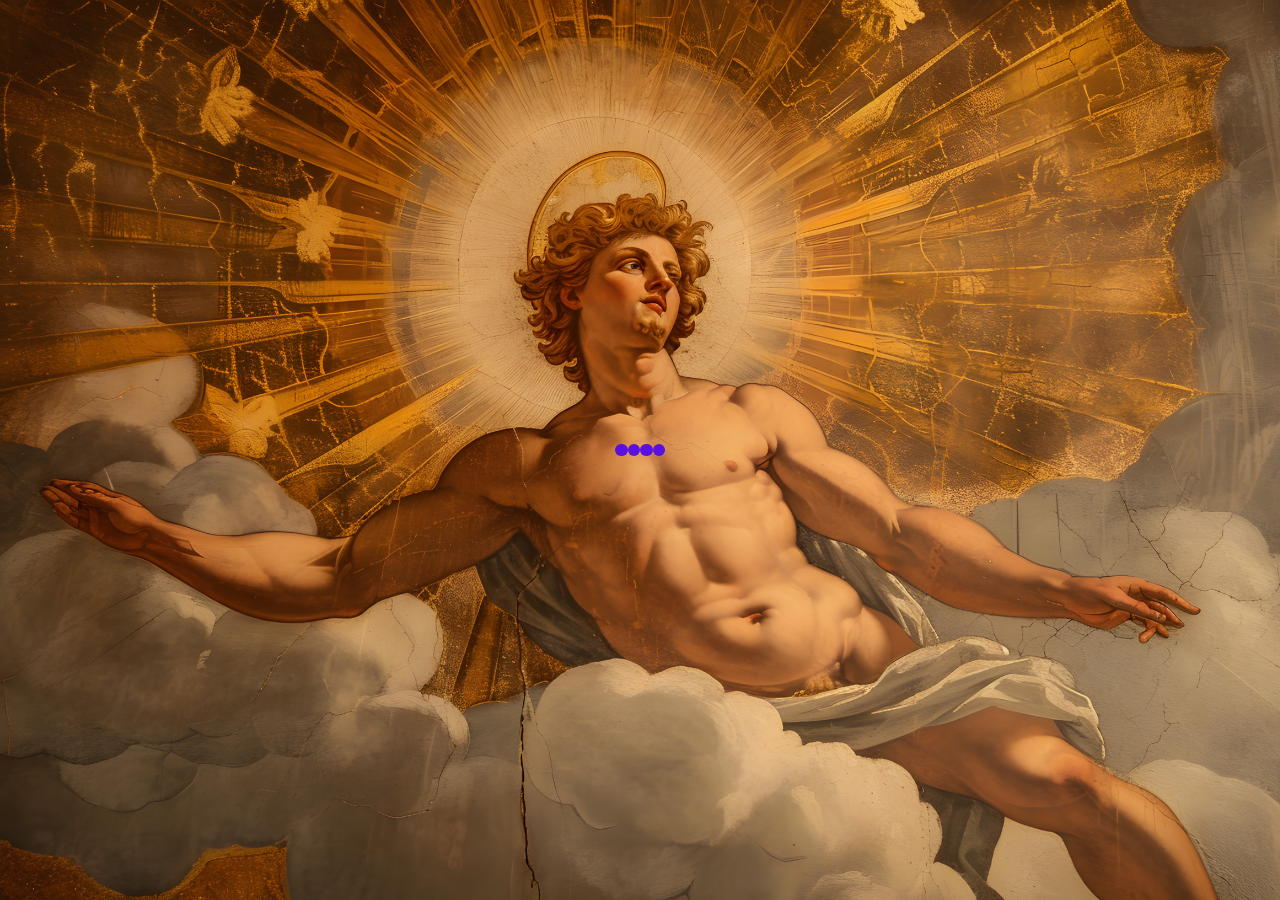
==== A.html @ 5dd3509f "new finalizaton pages!" ====
<!DOCTYPE html>
<html lang="pt-BR">
<head>
    <meta charset="UTF-8">
    <meta name="viewport" content="width=device-width, initial-scale=1.0">
    <title>Loading Screen</title>
    <link rel="stylesheet" href="styleA.css">
</head>
<body>
    <div id="loading" class="newtons-cradle">
        <div class="newtons-cradle__dot"></div>
        <div class="newtons-cradle__dot"></div>
        <div class="newtons-cradle__dot"></div>
        <div class="newtons-cradle__dot"></div>
    </div>
    <div id="content" style="display: none;">
        <!-- Conteúdo da sua página -->
        <header>
            <h1>Esta tudo pronto!</h1>
            <p>Role abaixo e veja seu resultado</p> 

        </header>  
        <div class="container">
            <h3>Que bom!</h3>
            <p>Seus resultados parecem muito bons, mas gostariamos de falar algo para você! <br>
            Não se deixe enganar por estar tudo bem, muitas vezes paramos de cuidar de nós mesmos e é nessas ocasiões que o pior acontece!</p>

            <p>Não podemos parar de cuidar de nossa saúde mental, este é o nosso bem psicológico mais importante! <br>
            Qualquer deslize se torna algo não gostariamos de lidar, então para podermos ajudar separamos algumas dicas.</p>

            <h3>Dicas</h3>
            <p>Evite situações de estresse extremo, procure sempre estar de bem consigo mesmo!</p>
            <p>Aprenda a dizer não para as coisas!</p>
            <p>Aprenda a lidar com seus sentimentos e como controlá-los.</p>
            <p>Quando alguém brigar com você, pense antes de responder.</p>
            <p>Evite fazer promessas e compromissos quando você está muito triste ou feliz.</p>
            <p>Antes de responder qualquer coisa, pense e reflita se realmente você está calmo para isso.</p>

            <h3>Em conclusão</h3>
            <p>Em sumo, você está bem e não será necessário uma visita à um profissional.</p>
            <p>Mas não deixe de cuidar de sua saúde mental, somos oque pensamos e oque pensamos nós somos!</p>
            <p>Agradecemos o uso do site, e sempre se lembre:</p>
            <h4>Você nunca estará sozinho!</h4>
        </div>
    </div>
    <script src="script.js"></script>
</body>
<script>
    window.addEventListener('load', function() {
    setTimeout(function() {
        document.getElementById('loading').style.display = 'none';
        document.getElementById('content').style.display = 'block';
    }, 7000);
});

</script>
</html>
---- styleA.css ----
body {
    background: url(pics/sun-god-depicted-as-powerful-man-renaissance-setting.jpg) no-repeat;
    background-size: cover;
}

.newtons-cradle {
    --uib-size: 50px;
    --uib-speed: 1.2s;
    --uib-color: #5910e0;
    position: relative;
    display: flex;
    align-items: center;
    justify-content: center;
    width: var(--uib-size);
    height: var(--uib-size);
   }
   
   .newtons-cradle__dot {
    position: relative;
    display: flex;
    align-items: center;
    height: 100%;
    width: 25%;
    transform-origin: center top;
   }
   
   .newtons-cradle__dot::after {
    content: '';
    display: block;
    width: 100%;
    height: 25%;
    border-radius: 50%;
    background-color: var(--uib-color);
   }
   
   .newtons-cradle__dot:first-child {
    animation: swing var(--uib-speed) linear infinite;
   }
   
   .newtons-cradle__dot:last-child {
    animation: swing2 var(--uib-speed) linear infinite;
   }
   
   @keyframes swing {
    0% {
     transform: rotate(0deg);
     animation-timing-function: ease-out;
    }
   
    25% {
     transform: rotate(70deg);
     animation-timing-function: ease-in;
    }
   
    50% {
     transform: rotate(0deg);
     animation-timing-function: linear;
    }
   }
   
   @keyframes swing2 {
    0% {
     transform: rotate(0deg);
     animation-timing-function: linear;
    }
   
    50% {
     transform: rotate(0deg);
     animation-timing-function: ease-out;
    }
   
    75% {
     transform: rotate(-70deg);
     animation-timing-function: ease-in;
    }
   }
   
   body, html {
       margin: 0;
       padding: 0;
       width: 100%;
       height: 100%;
       display: flex;
       justify-content: center;
       align-items: center;
       background-color: #f3f3f3;
   }
   /* Aqui acaba a tela de carregamento */

   /* Aqui para baixo, somente efeito paralaxe */
#content {
    display: none;
    color: white;    
}

html{
    height: 100%;
    overflow: hidden;
}
body{
    color: #fff;
    margin: 0;
    padding: 0;
    perspective: 1px;
    transform-style: preserve-3d;
    height: 100%;
    overflow-y: scroll;
    overflow-x: hidden;
    font-family: "Luna";
    
}

header{
    box-sizing: border-box;
    min-height: 100vh;
    padding: 30vw 0 5vw;
    position: relative;
    transform-style: inherit;
    width: 100vw;
}
header, header:before{
    background: 50% 50% / cover;
}
header::before{
    bottom: 0;
    content: "";
    left: 0;
    position: absolute;
    right: 0;
    top: 0;
    display: block;
    background-image: url(1.jpg);
    background-size: cover;
    transform-origin: center center 0;
    transform: translateZ(1px) scale(2);
    min-height: 100vh;
}

header * { 
    font-weight: normal;
    letter-spacing: 0.2em;
    text-align: center;
    margin: 0;
    padding: 1em 0;
}

.container {
    position: relative;
    justify-content: center;
    align-items: center;
    text-align: center;
    top: 100vh;
    background: black;
    font-weight: lighter;
    padding: 40px;
    color: grey;
    font-size: 20px;
}
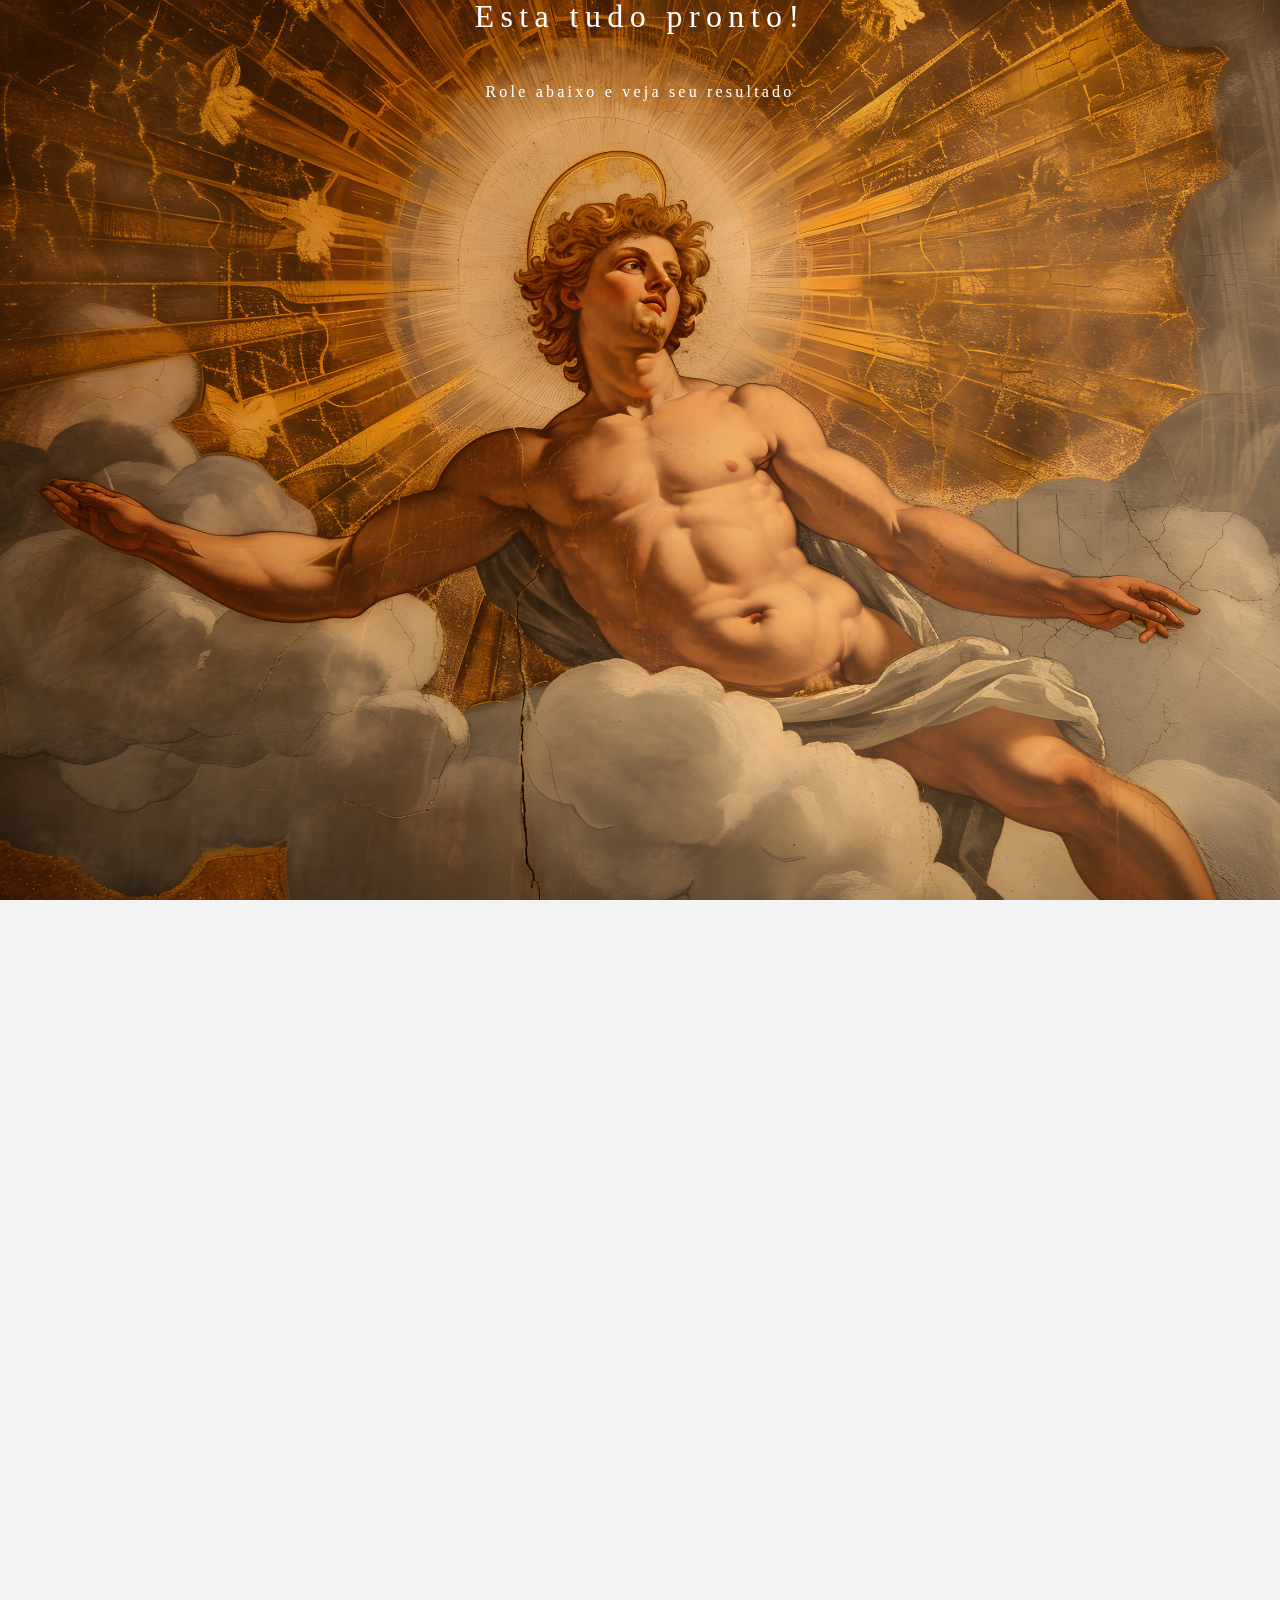
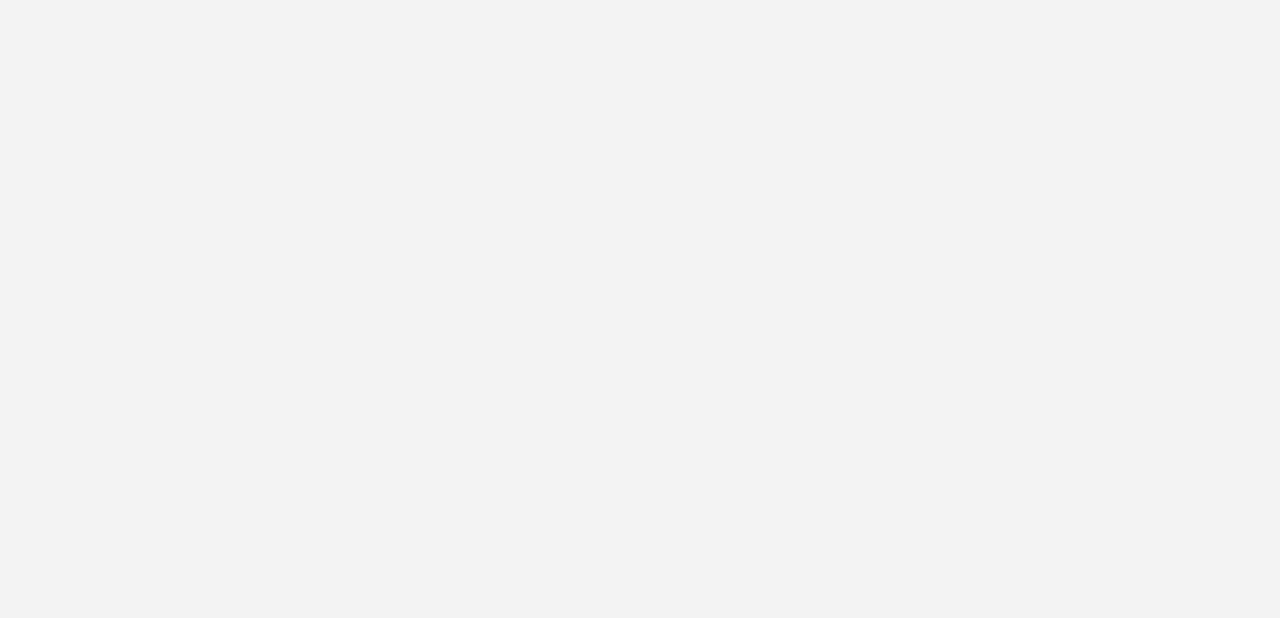
==== commit 4092914d: "ui fixes" ====
--- a/A.html
+++ b/A.html
@@ -50,7 +50,7 @@
     setTimeout(function() {
         document.getElementById('loading').style.display = 'none';
         document.getElementById('content').style.display = 'block';
-    }, 7000);
+    }, 500);
 });
 
 </script>
--- a/styleA.css
+++ b/styleA.css
@@ -155,4 +155,23 @@
     padding: 40px;
     color: grey;
     font-size: 20px;
+    right: 100px;
+}
+
+@media screen and (max-width: 930px) {
+    .container {
+        display: flex;
+        flex-direction: column;
+        justify-content: center;
+        align-items: center;
+        text-align: center;
+        left: auto;
+        right: 0%;
+    }
+    .header {
+        display: flex;
+        justify-content: center;
+        align-items: center;
+        text-align: column;
+    }
 }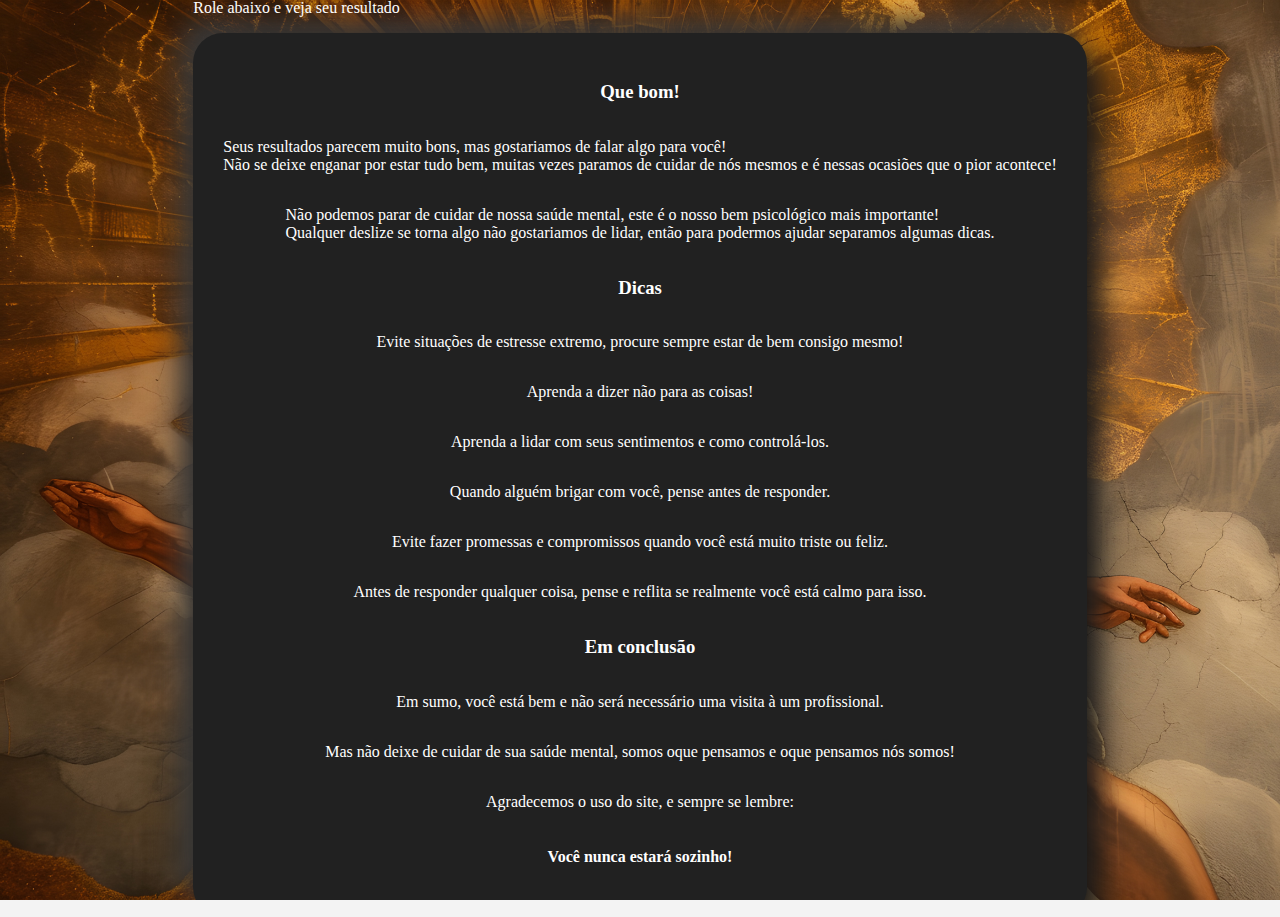
==== commit e9e4b2aa: "new page, some few changes and versioning" ====
--- a/A.html
+++ b/A.html
@@ -16,7 +16,6 @@
     <div id="content" style="display: none;">
         <!-- Conteúdo da sua página -->
         <header>
-            <h1>Esta tudo pronto!</h1>
             <p>Role abaixo e veja seu resultado</p> 
 
         </header>  
--- a/styleA.css
+++ b/styleA.css
@@ -92,86 +92,72 @@
     display: none;
     color: white;    
 }
-
-html{
+html {
+    margin: 0;
+    padding: 0;
+    width: 100%;
     height: 100%;
     overflow: hidden;
 }
-body{
-    color: #fff;
-    margin: 0;
-    padding: 0;
+
+body {
+    display: flex;
+    justify-content: center;
+    align-items: center;
+    flex-direction: column;
     perspective: 1px;
     transform-style: preserve-3d;
-    height: 100%;
+    overflow-x: hidden;
     overflow-y: scroll;
-    overflow-x: hidden;
-    font-family: "Luna";
-    
 }
-
-header{
-    box-sizing: border-box;
-    min-height: 100vh;
-    padding: 30vw 0 5vw;
-    position: relative;
-    transform-style: inherit;
-    width: 100vw;
-}
-header, header:before{
-    background: 50% 50% / cover;
-}
-header::before{
-    bottom: 0;
-    content: "";
-    left: 0;
-    position: absolute;
-    right: 0;
-    top: 0;
-    display: block;
-    background-image: url(1.jpg);
-    background-size: cover;
-    transform-origin: center center 0;
-    transform: translateZ(1px) scale(2);
-    min-height: 100vh;
-}
-
-header * { 
-    font-weight: normal;
-    letter-spacing: 0.2em;
-    text-align: center;
-    margin: 0;
-    padding: 1em 0;
+.header {
+    overflow: hidden;
 }
 
 .container {
-    position: relative;
+    background-color: black;
+    padding: 30px;
+    border-radius: 30px;
+    flex-direction: column;
+    background: #212121;
+    box-shadow: 15px 15px 30px rgb(25, 25, 25),
+                -15px -15px 30px rgb(60, 60, 60);
+    display: flex;
+    align-items: center;
     justify-content: center;
-    align-items: center;
-    text-align: center;
-    top: 100vh;
-    background: black;
-    font-weight: lighter;
-    padding: 40px;
-    color: grey;
-    font-size: 20px;
-    right: 100px;
 }
 
-@media screen and (max-width: 930px) {
-    .container {
-        display: flex;
-        flex-direction: column;
-        justify-content: center;
-        align-items: center;
-        text-align: center;
-        left: auto;
-        right: 0%;
-    }
-    .header {
-        display: flex;
-        justify-content: center;
-        align-items: center;
-        text-align: column;
-    }
+/* Botões */
+
+.btns {
+    margin-top: 20px;
+    padding: 10px 20px;
+    font-size: 20px;
+}
+
+button {
+    padding: 1.3em 3em;
+    font-size: 12px;
+    text-transform: uppercase;
+    letter-spacing: 2.5px;
+    font-weight: 500;
+    color: #000;
+    background-color: #fff;
+    border: none;
+    border-radius: 45px;
+    box-shadow: 0px 8px 15px rgba(0, 0, 0, 0.1);
+    transition: all 0.3s ease 0s;
+    cursor: pointer;
+    outline: none;
+}
+  
+button:hover {
+    background-color: #23c483;
+    box-shadow: 0px 15px 20px rgba(46, 229, 157, 0.4);
+    color: #fff;
+    transform: translateY(-7px);
+}
+  
+button:active {
+    transform: translateY(-1px);
 }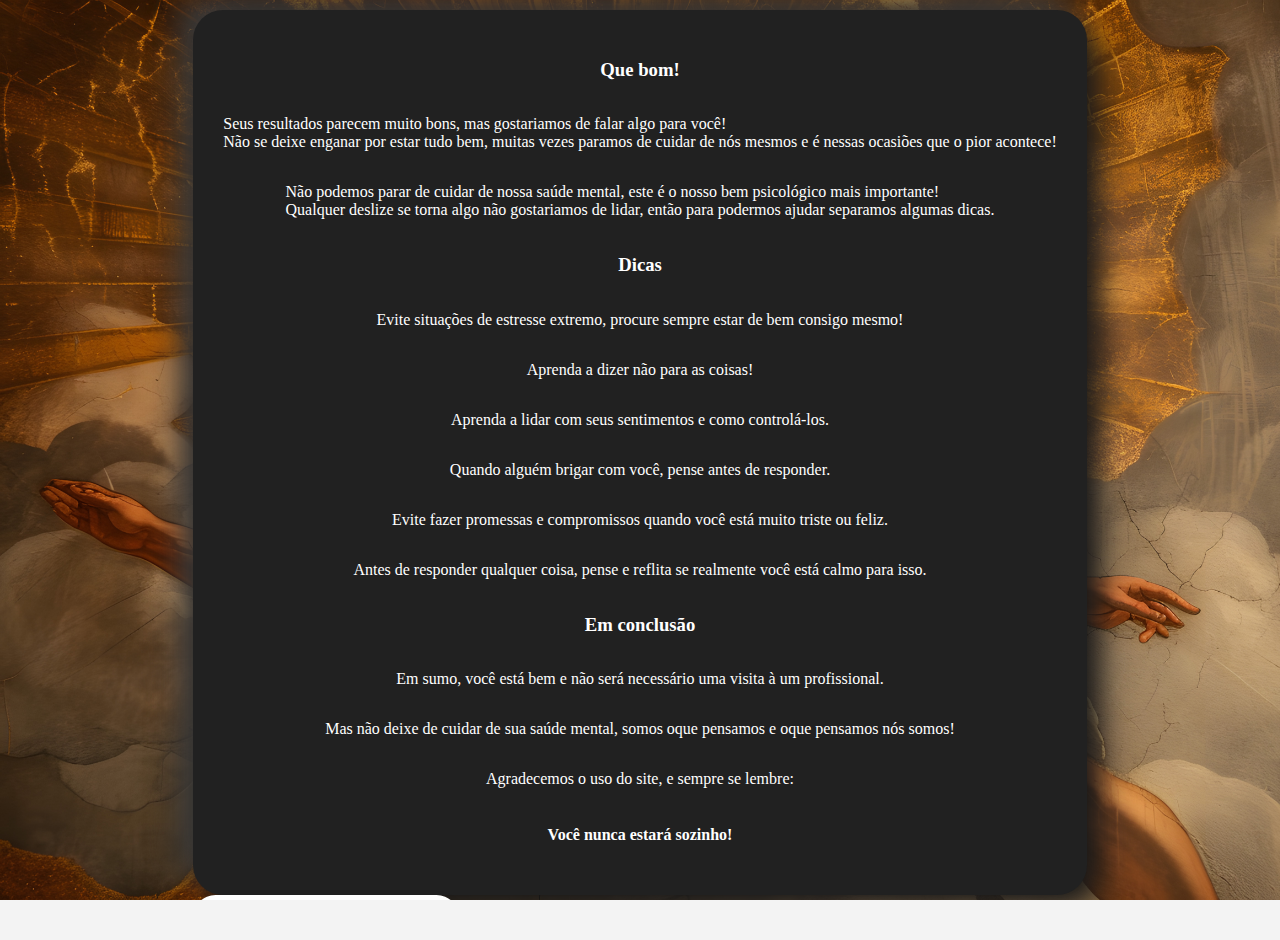
==== commit b3c6f422: "new button" ====
--- a/A.html
+++ b/A.html
@@ -41,6 +41,9 @@
             <p>Agradecemos o uso do site, e sempre se lembre:</p>
             <h4>Você nunca estará sozinho!</h4>
         </div>
+        <div>
+            <button class="btn" onclick="window.location.href='registro.html'">Registrar respostas</button>
+        </div>
     </div>
     <script src="script.js"></script>
 </body>
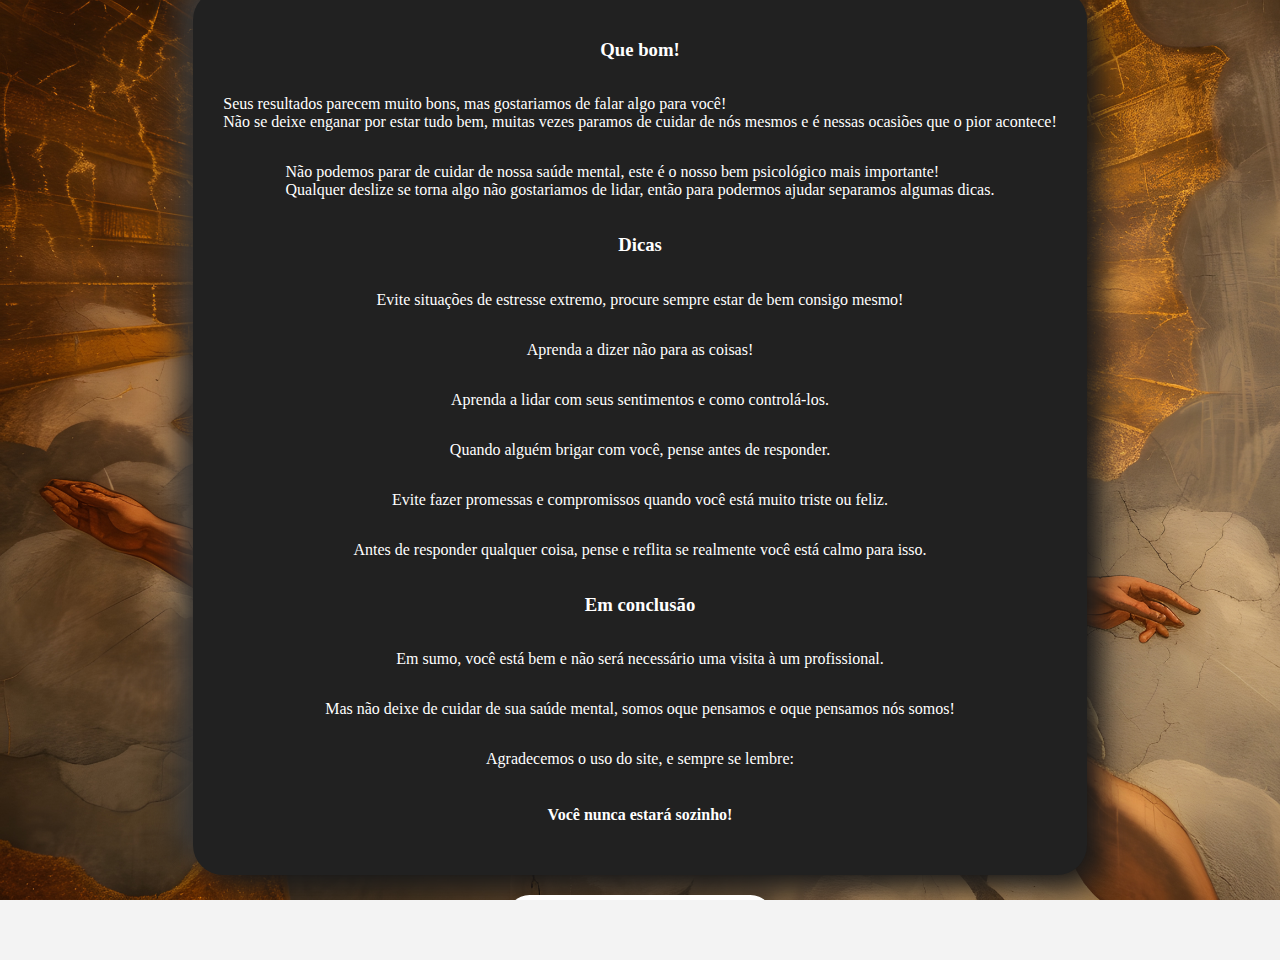
==== commit 692095f6: "few changes" ====
--- a/A.html
+++ b/A.html
@@ -42,7 +42,9 @@
             <h4>Você nunca estará sozinho!</h4>
         </div>
         <div>
-            <button class="btn" onclick="window.location.href='registro.html'">Registrar respostas</button>
+            <a href="https://forms.gle/oa6xwsyDzKGALRT57" class="links">
+                <button class="btn">Registrar respostas</button>
+            </a>
         </div>
     </div>
     <script src="script.js"></script>
--- a/styleA.css
+++ b/styleA.css
@@ -160,4 +160,13 @@
   
 button:active {
     transform: translateY(-1px);
+}
+
+.btn {
+    display: block;
+    margin: 20px auto;
+}
+
+.links {
+    text-decoration: none;
 }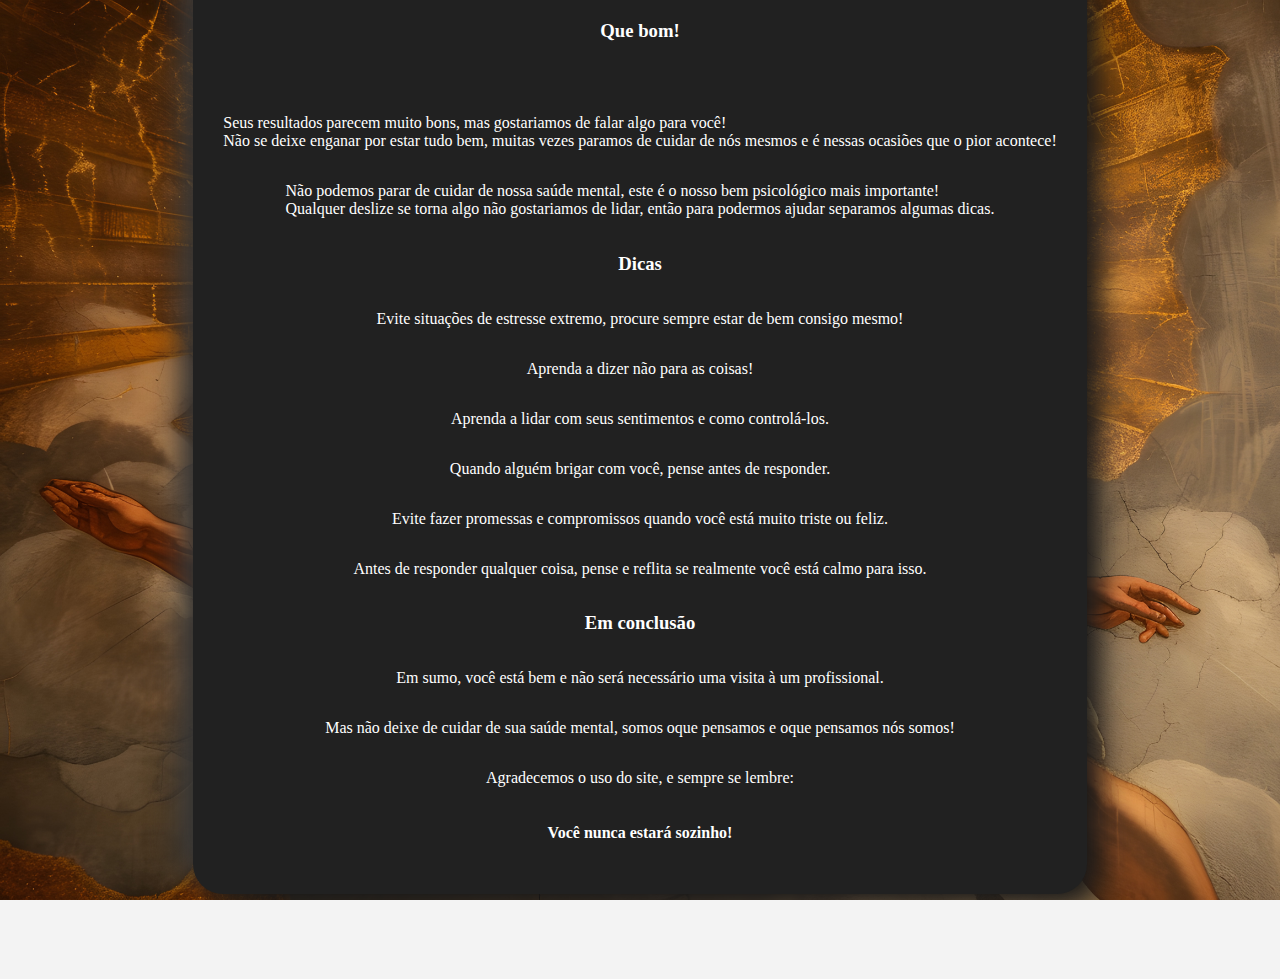
==== commit 65ddeb79: "points system fixes, now it is presented in the div" ====
--- a/A.html
+++ b/A.html
@@ -20,7 +20,7 @@
 
         </header>  
         <div class="container">
-            <h3>Que bom!</h3>
+            <h3>Que bom! </h3> <h3 id="scoreDisplay"></h3> 
             <p>Seus resultados parecem muito bons, mas gostariamos de falar algo para você! <br>
             Não se deixe enganar por estar tudo bem, muitas vezes paramos de cuidar de nós mesmos e é nessas ocasiões que o pior acontece!</p>
 
@@ -42,7 +42,7 @@
             <h4>Você nunca estará sozinho!</h4>
         </div>
         <div>
-            <a href="https://forms.gle/oa6xwsyDzKGALRT57" class="links">
+            <a href="registro.html" class="links">
                 <button class="btn">Registrar respostas</button>
             </a>
         </div>
@@ -50,6 +50,12 @@
     <script src="script.js"></script>
 </body>
 <script>
+    const score = localStorage.getItem('score');
+
+    if (score !== null) {
+        document.getElementById('scoreDisplay').textContent = 'Você fez: ' + score + ' pontos'; 
+    }
+
     window.addEventListener('load', function() {
     setTimeout(function() {
         document.getElementById('loading').style.display = 'none';
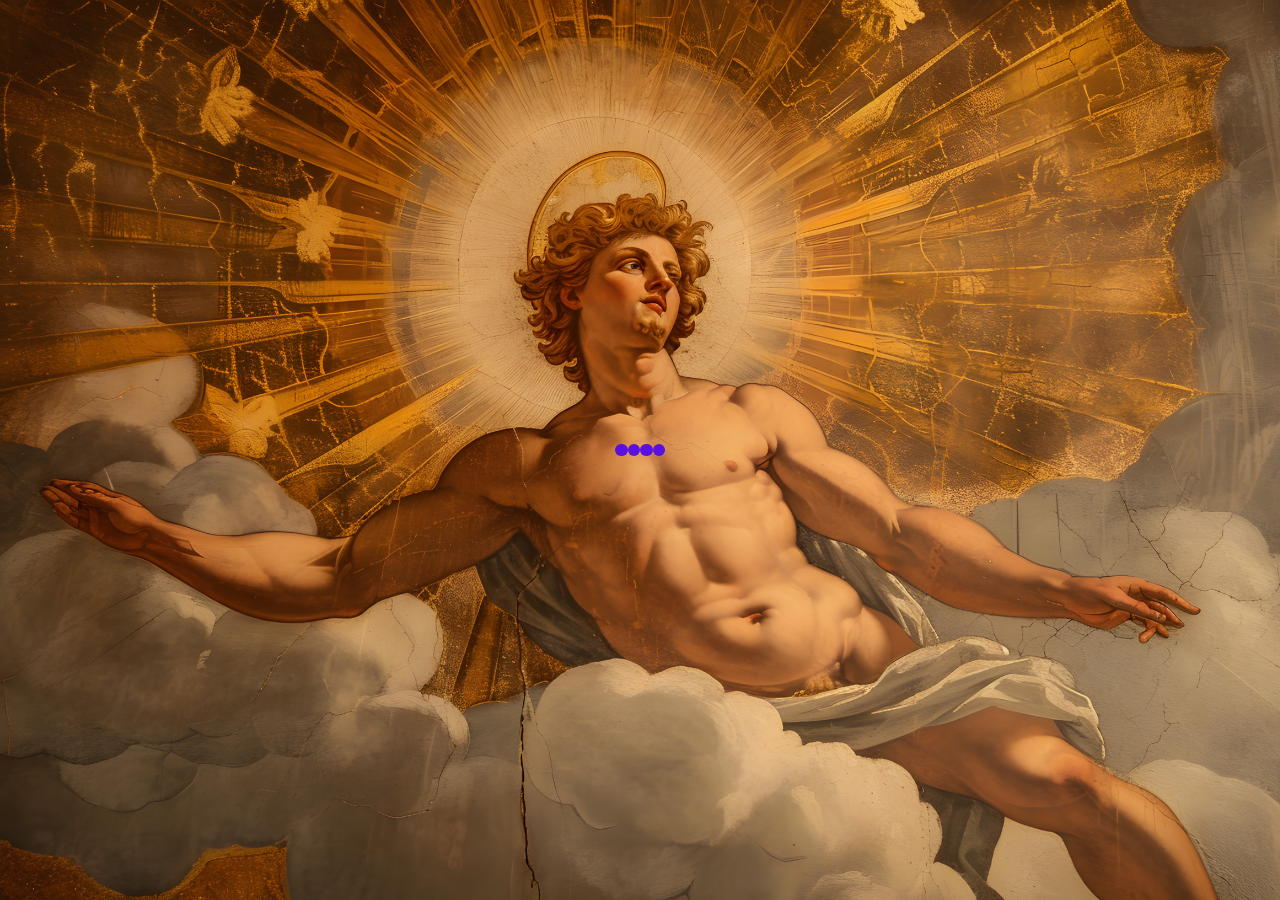
==== commit f9ad4510: "added more time in the timer to show the answer" ====
--- a/A.html
+++ b/A.html
@@ -60,7 +60,7 @@
     setTimeout(function() {
         document.getElementById('loading').style.display = 'none';
         document.getElementById('content').style.display = 'block';
-    }, 500);
+    }, 7000);
 });
 
 </script>
